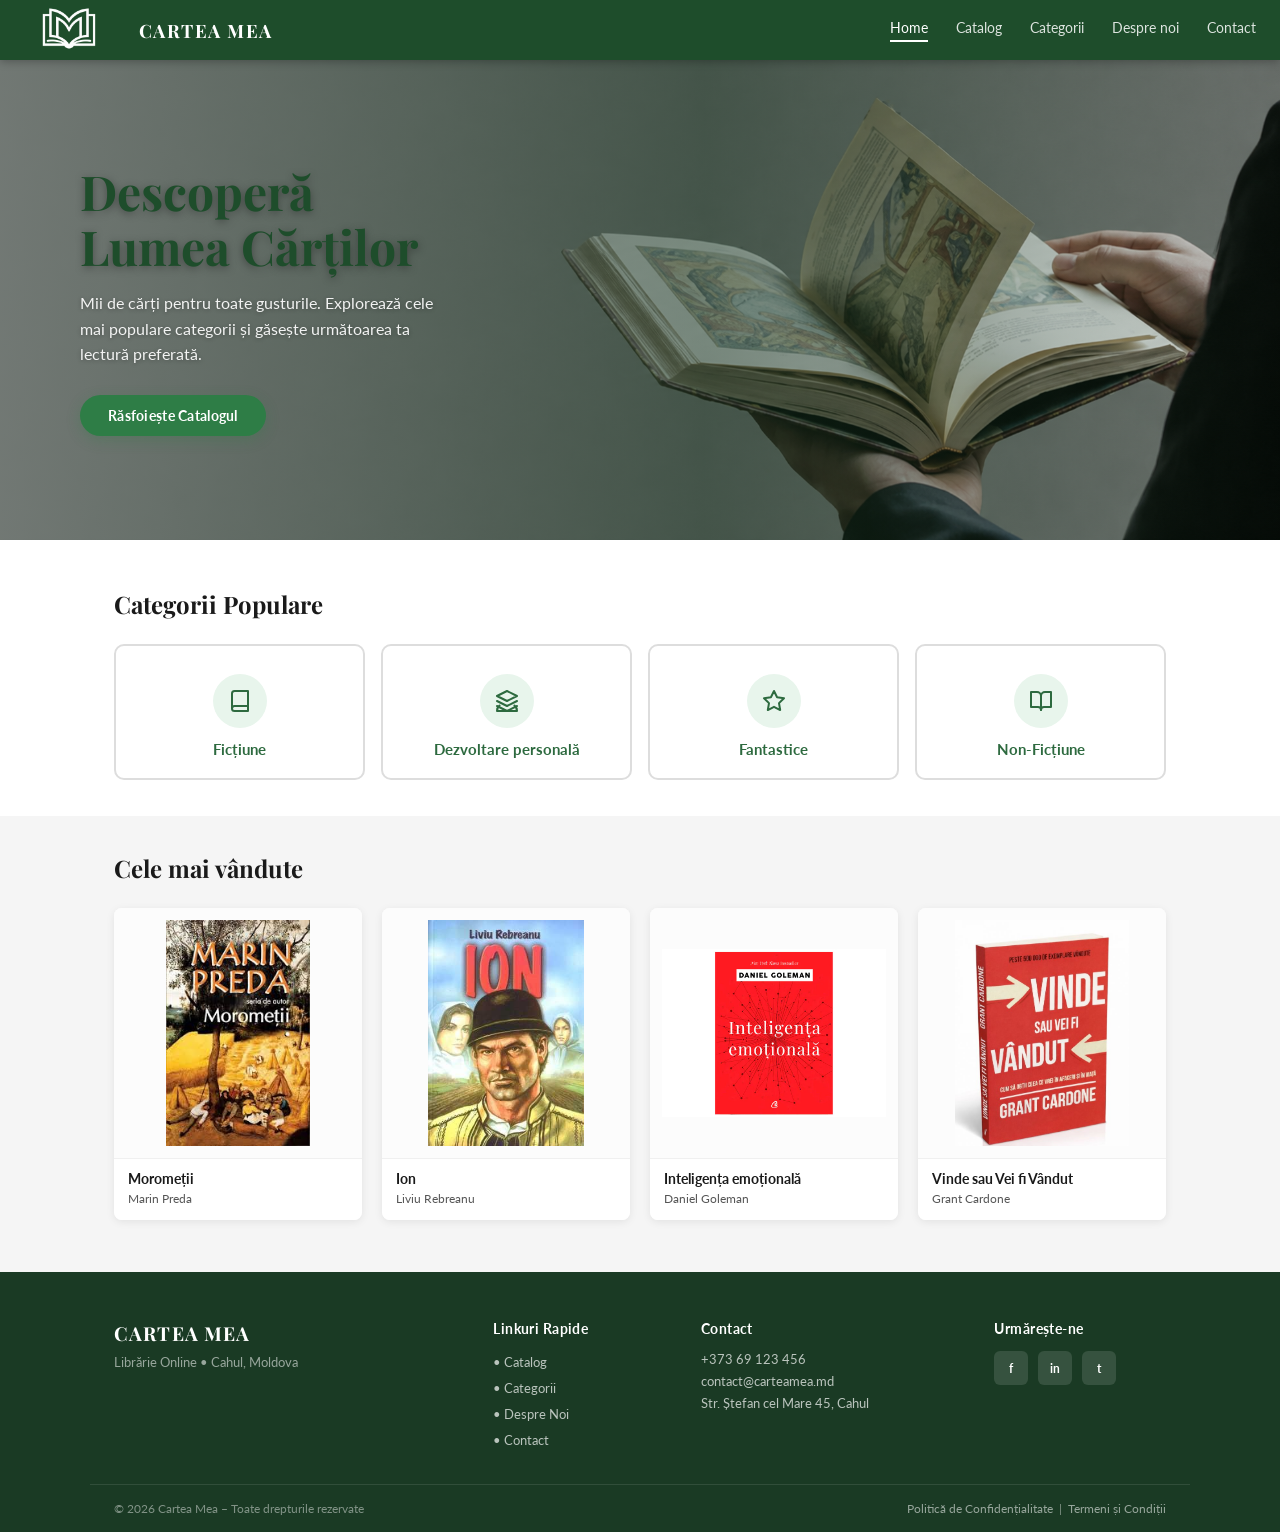
==== index.html @ d4fbf15a "Add files via upload" ====
<!DOCTYPE html>
<html lang="ro">
<head>
  <meta charset="UTF-8" />
  <meta name="viewport" content="width=device-width, initial-scale=1.0" />
  <title>Cartea Mea – Librărie Online</title>
  <link rel="stylesheet" href="style.css" />
  <link href="https://fonts.googleapis.com/css2?family=Playfair+Display:wght@700&family=Lato:wght@400;700&display=swap" rel="stylesheet" />
</head>
<body>

  <header class="navbar">
    <div class="nav-inner">
      <div class="logo">
        <img src="Imagini/logo1.png" alt="Logo Cartea Mea" onerror="this.style.display='none';" />
        <span>CARTEA MEA</span>
      </div>
      <nav>
        <a href="index.html" class="active">Home</a>
        <a href="catalog.html">Catalog</a>
        <a href="categorii.html">Categorii</a>
        <a href="despre-noi.html">Despre noi</a>
        <a href="contact.html">Contact</a>
      </nav>
    </div>
  </header>

  <section class="hero">
    <img src="Imagini/imagine1.png" alt="Carte deschisă" class="hero-bg-image" />
    <div class="hero-content">
      <h1>Descoperă<br />Lumea Cărților</h1>
      <p>Mii de cărți pentru toate gusturile. Explorează cele mai populare categorii și găsește următoarea ta lectură preferată.</p>
      <a href="catalog.html" class="btn-primary">Răsfoiește Catalogul</a>
    </div>
  </section>

  <section class="section-categories">
    <div class="container">
      <h2>Categorii Populare</h2>
      <div class="categories-grid">
        
        <div class="category-card">
          <div class="cat-icon">
            <svg width="24" height="24" viewBox="0 0 24 24" fill="none" stroke="currentColor" stroke-width="2" stroke-linecap="round" stroke-linejoin="round"><path d="M4 19.5A2.5 2.5 0 0 1 6.5 17H20"></path><path d="M4 4.5A2.5 2.5 0 0 1 6.5 2H20v20H6.5A2.5 2.5 0 0 1 4 19.5z"></path></svg>
          </div>
          <span>Ficțiune</span>
        </div>

        <div class="category-card">
          <div class="cat-icon">
            <svg width="24" height="24" viewBox="0 0 24 24" fill="none" stroke="currentColor" stroke-width="2" stroke-linecap="round" stroke-linejoin="round"><path d="M4.5 16.5c-1.5 1.26-2.5 3.19-2.5 5.5h20c0-2.31-1-4.24-2.5-5.5"></path><path d="M12 2L2 7l10 5 10-5-10-5z"></path><path d="M2 17l10 5 10-5"></path><path d="M2 12l10 5 10-5"></path></svg>
          </div>
          <span>Dezvoltare personală</span>
        </div>

        <div class="category-card">
          <div class="cat-icon">
            <svg width="24" height="24" viewBox="0 0 24 24" fill="none" stroke="currentColor" stroke-width="2" stroke-linecap="round" stroke-linejoin="round"><path d="M12 2l3.09 6.26L22 9.27l-5 4.87 1.18 6.88L12 17.77l-6.18 3.25L7 14.14 2 9.27l6.91-1.01L12 2z"></path></svg>
          </div>
          <span>Fantastice</span>
        </div>

        <div class="category-card">
          <div class="cat-icon">
            <svg width="24" height="24" viewBox="0 0 24 24" fill="none" stroke="currentColor" stroke-width="2" stroke-linecap="round" stroke-linejoin="round"><path d="M2 3h6a4 4 0 0 1 4 4v14a3 3 0 0 0-3-3H2z"></path><path d="M22 3h-6a4 4 0 0 0-4 4v14a3 3 0 0 1 3-3h7z"></path></svg>
          </div>
          <span>Non-Ficțiune</span>
        </div>

      </div>
    </div>
  </section>

  <section class="section-bestsellers">
    <div class="container">
      <h2>Cele mai vândute</h2>
      <div class="books-grid">

        <div class="book-card">
          <img src="Imagini/images.jfif" alt="Moromeții" onerror="this.style.display='none'; this.nextElementSibling.style.borderTop='none';" />
          <div class="book-info">
            <p class="book-title">Moromeții</p>
            <p class="book-author">Marin Preda</p>
          </div>
        </div>

        <div class="book-card">
          <img src="Imagini/778255.jpg" alt="Ion" onerror="this.style.display='none'; this.nextElementSibling.style.borderTop='none';" />
          <div class="book-info">
            <p class="book-title">Ion</p>
            <p class="book-author">Liviu Rebreanu</p>
          </div>
        </div>

        <div class="book-card">
          <img src="Imagini/100400.webp" alt="Inteligența emoțională" onerror="this.style.display='none'; this.nextElementSibling.style.borderTop='none';" />
          <div class="book-info">
            <p class="book-title">Inteligența emoțională</p>
            <p class="book-author">Daniel Goleman</p>
          </div>
        </div>

        <div class="book-card">
          <img src="Imagini/6567d451-2ad9-4785-b2d7-ba1685578f3e.jpeg" alt="Vinde sau Vei fi Vândut" onerror="this.style.display='none'; this.nextElementSibling.style.borderTop='none';" />
          <div class="book-info">
            <p class="book-title">Vinde sau Vei fi Vândut</p>
            <p class="book-author">Grant Cardone</p>
          </div>
        </div>

      </div>
    </div>
  </section>

  <footer class="footer">
    <div class="footer-inner">
      <div class="footer-brand">
        <div class="footer-logo">CARTEA MEA</div>
        <p>Librărie Online • Cahul, Moldova</p>
      </div>
      <div class="footer-links">
        <h4>Linkuri Rapide</h4>
        <ul>
          <li><a href="catalog.html">• Catalog</a></li>
          <li><a href="categorii.html">• Categorii</a></li>
          <li><a href="despre-noi.html">• Despre Noi</a></li>
          <li><a href="contact.html">• Contact</a></li>
        </ul>
      </div>
      <div class="footer-contact">
        <h4>Contact</h4>
        <p>+373 69 123 456</p>
        <p>contact@carteamea.md</p>
        <p>Str. Ștefan cel Mare 45, Cahul</p>
      </div>
      <div class="footer-social">
        <h4>Urmărește-ne</h4>
        <div class="social-icons">
          <a href="#" class="social-icon">f</a>
          <a href="#" class="social-icon">in</a>
          <a href="#" class="social-icon">t</a>
        </div>
      </div>
    </div>
    <div class="footer-bottom">
      <span>© 2026 Cartea Mea – Toate drepturile rezervate</span>
      <span>
        <a href="#">Politică de Confidențialitate</a> &nbsp;|&nbsp;
        <a href="#">Termeni și Condiții</a>
      </span>
    </div>
  </footer>

</body>
</html>
---- style.css ----
*, *::before, *::after {
  box-sizing: border-box;
  margin: 0;
  padding: 0;
}

:root {
  --green-dark:   #1e4d2b;
  --green-mid:    #2d6a3f;
  --green-light:  #4a8c5c;
  --green-btn:    #2e7d46;
  --white:        #ffffff;
  --gray-light:   #f5f5f5;
  --gray-border:  #ddd;
  --text-dark:    #1a1a1a;
  --text-muted:   #555;
  --footer-bg:    #1a3a24;
}

html { scroll-behavior: smooth; }

body {
  font-family: 'Lato', sans-serif;
  color: var(--text-dark);
  background: var(--white);
}

a { text-decoration: none; color: inherit; }
img { display: block; max-width: 100%; }

.navbar {
  background: var(--green-dark);
  position: sticky;
  top: 0;
  z-index: 100;
  box-shadow: 0 2px 8px rgba(0,0,0,0.25);
}

.nav-inner {
  max-width: 2000px; /* Resetat la valoarea inițială optimă pentru alinierea cu restul site-ului */
  margin: 0 auto;
  padding: 0 24px;
  height: 60px;
  display: flex;
  align-items: center;
  justify-content: space-between;
}

.logo {
  display: flex;
  align-items: center;
  gap: 10px;
  font-family: 'Playfair Display', serif;
  font-size: 1.15rem;
  color: var(--white);
  letter-spacing: 0.08em;
  font-weight: 700;
}

.logo img {
  height: 80px;
  width: auto;
  display: block;
  margin-left: -15px; /* Împinge fin imaginea spre marginea stângă dacă are spații goale */
}

nav {
  display: flex;
  gap: 28px;
}

nav a {
  color: rgba(255,255,255,0.85);
  font-size: 0.9rem;
  font-weight: 400;
  transition: color 0.2s;
  padding-bottom: 4px;
}

nav a:hover,
nav a.active {
  color: var(--white);
  border-bottom: 2px solid var(--white);
}

.hero {
  position: relative;
  width: 100%;
  min-height: 480px;
  display: flex;
  align-items: center;
  overflow: hidden;
  background: #585f57;
}

.hero::after {
  content: '';
  position: absolute;
  inset: 0;
  background: linear-gradient(to right, rgba(111, 119, 114, 0.85) 0%, rgba(20,50,30,0.55) 55%, rgba(20,50,30,0.2) 100%);
  z-index: 2;
}

.hero-bg-image {
  position: absolute;
  top: 0; left: 0;
  width: 100%; height: 100%;
  object-fit: cover;
  object-position: right center;
  z-index: 1;
}

.about-image {
  max-width: 400px; 
  width: 100%;
  height: auto;
  border-radius: 10px; 
  object-fit: cover;
}

.hero-content {
  position: relative;
  z-index: 3;
  max-width: 500px;
  padding: 48px 24px 48px 80px;
}

.hero-content h1 {
  font-family: 'Playfair Display', serif;
  font-size: 3rem;
  color: var(--green-dark);
  line-height: 1.15;
  margin-bottom: 16px;
  text-shadow: 0 2px 8px rgba(0,0,0,0.35);
}

.hero-content p {
  font-size: 1rem;
  color: rgba(255,255,255,0.92);
  max-width: 380px;
  line-height: 1.6;
  margin-bottom: 28px;
  text-shadow: 0 1px 4px rgba(0,0,0,0.3);
}

.btn-primary {
  display: inline-block;
  background: var(--green-btn);
  color: var(--white);
  padding: 12px 28px;
  border-radius: 24px;
  font-size: 0.9rem;
  font-weight: 700;
  letter-spacing: 0.02em;
  transition: background 0.2s, transform 0.15s;
  box-shadow: 0 4px 14px rgba(46,125,70,0.3);
  border: none;
  cursor: pointer;
}

.btn-primary:hover {
  background: var(--green-light);
  transform: translateY(-2px);
}

.container {
  max-width: 1100px;
  margin: 0 auto;
  padding: 0 24px;
}

.section-categories {
  background: var(--white);
  padding: 48px 0 36px;
}

.section-categories h2,
.section-bestsellers h2 {
  font-family: 'Playfair Display', serif;
  font-size: 1.5rem;
  color: var(--text-dark);
  margin-bottom: 24px;
}

.categories-grid {
  display: grid;
  grid-template-columns: repeat(4, 1fr);
  gap: 16px;
}

.category-card {
  border: 2px solid var(--gray-border);
  border-radius: 10px;
  padding: 28px 16px 20px;
  display: flex;
  flex-direction: column;
  align-items: center;
  gap: 12px;
  cursor: pointer;
  transition: border-color 0.2s, box-shadow 0.2s, transform 0.15s;
  background: var(--white);
}

.category-card:hover {
  border-color: var(--green-mid);
  box-shadow: 0 4px 16px rgba(46,106,63,0.12);
  transform: translateY(-3px);
}

.cat-icon {
  width: 54px;
  height: 54px;
  background: #e8f5ec;
  border-radius: 50%;
  display: flex;
  align-items: center;
  justify-content: center;
  font-size: 1.5rem;
  color: var(--green-mid);
}

.category-card span {
  font-size: 0.95rem;
  font-weight: 700;
  color: var(--green-mid);
  text-align: center;
}

.section-bestsellers {
  background: var(--gray-light);
  padding: 36px 0 52px;
}

.books-grid {
  display: grid;
  grid-template-columns: repeat(4, 1fr);
  gap: 20px;
}

.book-card {
  background: var(--white);
  border-radius: 8px;
  overflow: hidden;
  box-shadow: 0 2px 8px rgba(0,0,0,0.08);
  transition: transform 0.2s, box-shadow 0.2s;
  cursor: pointer;
  display: flex;
  flex-direction: column;
}

.book-card:hover {
  transform: translateY(-4px);
  box-shadow: 0 8px 24px rgba(0,0,0,0.13);
}

.book-card img {
  width: 100%;
  height: 250px;
  object-fit: contain;
  background-color: #fcfcfc;
  padding: 12px;
  display: block;
}

.book-info {
  padding: 12px 14px 14px;
  background: var(--white);
  border-top: 1px solid #f0f0f0;
}

.book-title {
  font-size: 0.85rem;
  font-weight: 700;
  color: var(--text-dark);
  margin-bottom: 4px;
}

.book-author {
  font-size: 0.78rem;
  color: var(--text-muted);
}

.footer {
  background: var(--footer-bg);
  color: rgba(255,255,255,0.85);
}

.footer-inner {
  max-width: 1100px;
  margin: 0 auto;
  padding: 48px 24px 36px;
  display: grid;
  grid-template-columns: 2fr 1fr 1.5fr 1fr;
  gap: 36px;
}

.footer-logo {
  font-family: 'Playfair Display', serif;
  font-size: 1.2rem;
  color: var(--white);
  font-weight: 700;
  margin-bottom: 8px;
  letter-spacing: 0.06em;
}

.footer-brand p {
  font-size: 0.8rem;
  color: rgba(255,255,255,0.55);
  margin-top: 4px;
}

.footer h4 {
  font-size: 0.9rem;
  font-weight: 700;
  color: var(--white);
  margin-bottom: 14px;
  letter-spacing: 0.03em;
}

.footer-links ul {
  list-style: none;
  display: flex;
  flex-direction: column;
  gap: 7px;
}

.footer-links a,
.footer-contact p {
  font-size: 0.82rem;
  color: rgba(255,255,255,0.7);
  transition: color 0.2s;
}

.footer-links a:hover { color: var(--white); }
.footer-contact p { margin-bottom: 6px; }

.social-icons {
  display: flex;
  gap: 10px;
  margin-top: 4px;
}

.social-icon {
  width: 34px;
  height: 34px;
  border-radius: 6px;
  background: rgba(255,255,255,0.12);
  display: flex;
  align-items: center;
  justify-content: center;
  font-size: 0.75rem;
  font-weight: 700;
  color: var(--white);
  transition: background 0.2s;
}

.social-icon:hover { background: var(--green-light); }

.footer-bottom {
  border-top: 1px solid rgba(255,255,255,0.1);
  max-width: 1100px;
  margin: 0 auto;
  padding: 16px 24px;
  display: flex;
  justify-content: space-between;
  align-items: center;
  font-size: 0.75rem;
  color: rgba(255,255,255,0.45);
}

.footer-bottom a {
  color: rgba(255,255,255,0.55);
  transition: color 0.2s;
}

.footer-bottom a:hover { color: var(--white); }

@media (max-width: 900px) {
  .hero { flex-direction: column; }
  .hero-content { padding: 36px 24px; text-align: center; }
  .hero-content p { margin: 0 auto 24px; }

  .categories-grid,
  .books-grid { grid-template-columns: repeat(2, 1fr); }

  .footer-inner { grid-template-columns: 1fr 1fr; gap: 28px; }
  
  /* Adaptare coloane contact pentru tablete/telefoane */
  .contact-container {
    grid-template-columns: 1fr !important;
    gap: 32px;
  }
}

@media (max-width: 600px) {
  .nav-inner { flex-direction: column; height: auto; padding: 12px 16px; gap: 10px; }
  nav { gap: 14px; flex-wrap: wrap; justify-content: center; }

  .hero-content h1 { font-size: 1.9rem; }

  .categories-grid,
  .books-grid { grid-template-columns: 1fr 1fr; gap: 12px; }

  .footer-inner { grid-template-columns: 1fr; }
  .footer-bottom { flex-direction: column; gap: 8px; text-align: center; }
}

/* ==========================================
   NOU: STRUCTURA ȘI REPARARE PAGINĂ CONTACT
   ========================================== */

/* Containerul principal care pune stânga/dreapta lista și formularul */
.contact-container {
  display: grid;
  grid-template-columns: 1fr 1.2fr; 
  gap: 60px;                        
  max-width: 1100px;                
  margin: 60px auto;                
  padding: 0 24px;
  align-items: start;
}

/* Formularul din dreapta, acum încadrat curat */
.contact-form {
  background: var(--white);
  border: 1px solid var(--gray-border);
  border-radius: 12px;
  padding: 32px;
  box-shadow: 0 4px 20px rgba(0,0,0,0.05);
}

/* Stilurile individuale pentru elementele de contact */
.contact-item {
  display: flex;
  align-items: flex-start;
  gap: 16px;
  margin-bottom: 28px;
}

.contact-item-icon {
  width: 44px;
  height: 44px;
  background-color: #e8f5ec; 
  border-radius: 50%;
  display: flex;
  align-items: center;
  justify-content: center;
  flex-shrink: 0; 
}

.contact-item-icon svg {
  width: 20px;
  height: 20px;
  color: var(--green-mid); 
}

.contact-item-body h3 {
  font-size: 1rem;
  font-weight: 700;
  color: var(--text-dark);
  margin-bottom: 4px;
  margin-top: 0;
}

.contact-item-body p {
  font-size: 0.9rem;
  color: var(--text-muted);
  line-height: 1.6;
  margin: 0;
}
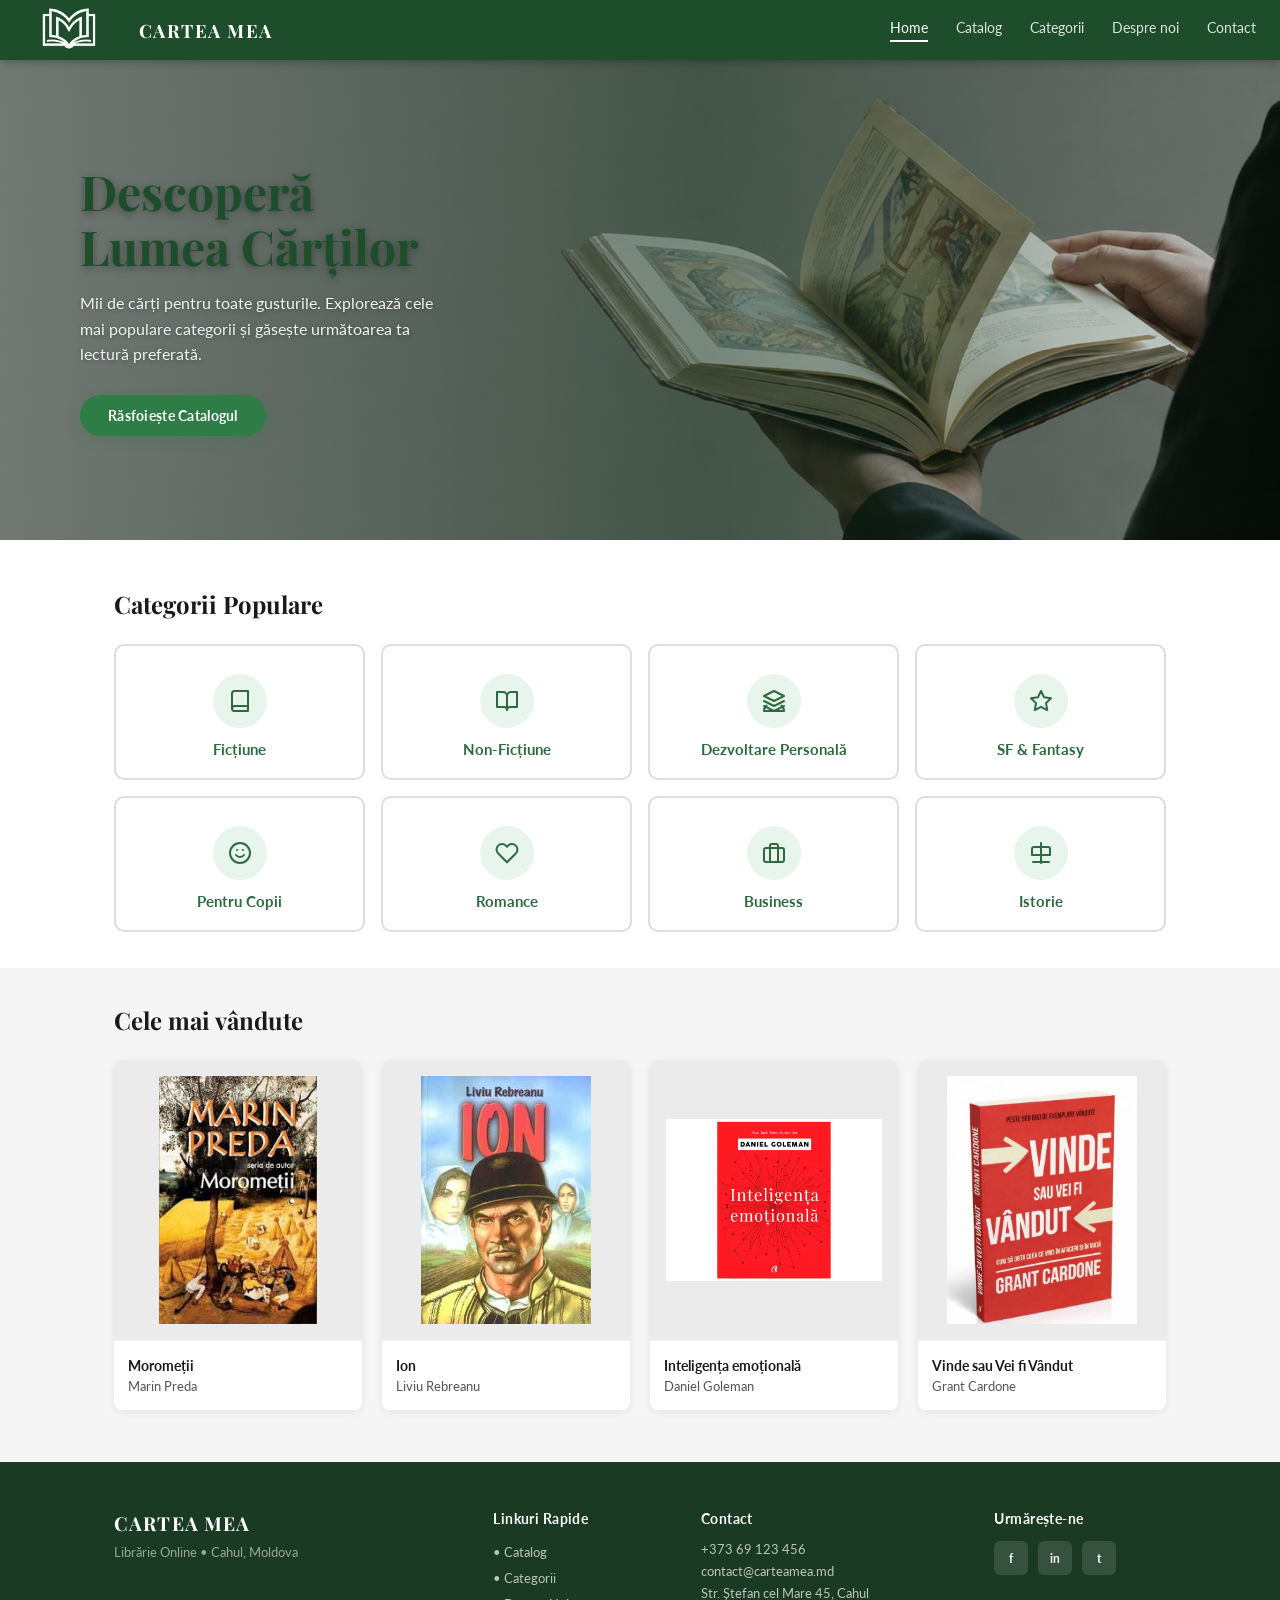
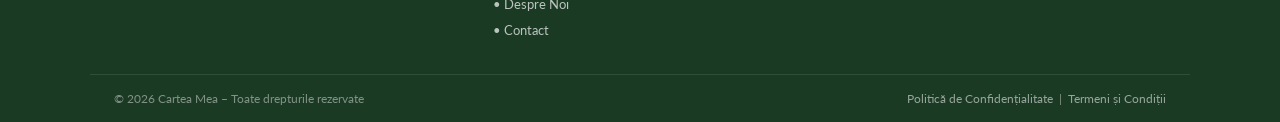
==== commit dac43d34: "Update index.html" ====
--- a/index.html
+++ b/index.html
@@ -5,7 +5,7 @@
   <meta name="viewport" content="width=device-width, initial-scale=1.0" />
   <title>Cartea Mea – Librărie Online</title>
   <link rel="stylesheet" href="style.css" />
-  <link href="https://fonts.googleapis.com/css2?family=Playfair+Display:wght@700&family=Lato:wght@400;700&display=swap" rel="stylesheet" />
+  <link href="https://fonts.googleapis.com/css2?family=Playfair+Display:wght=700&family=Lato:wght=400;700&display=swap" rel="stylesheet" />
 </head>
 <body>
 
@@ -34,38 +34,71 @@
     </div>
   </section>
 
+  <!-- SECȚIUNEA CATEGORII MODIFICATĂ ȘI ARANJATĂ -->
   <section class="section-categories">
     <div class="container">
       <h2>Categorii Populare</h2>
       <div class="categories-grid">
         
-        <div class="category-card">
+        <a href="catalog.html?categorie=Ficțiune" class="category-card">
           <div class="cat-icon">
             <svg width="24" height="24" viewBox="0 0 24 24" fill="none" stroke="currentColor" stroke-width="2" stroke-linecap="round" stroke-linejoin="round"><path d="M4 19.5A2.5 2.5 0 0 1 6.5 17H20"></path><path d="M4 4.5A2.5 2.5 0 0 1 6.5 2H20v20H6.5A2.5 2.5 0 0 1 4 19.5z"></path></svg>
           </div>
           <span>Ficțiune</span>
-        </div>
+        </a>
 
-        <div class="category-card">
-          <div class="cat-icon">
-            <svg width="24" height="24" viewBox="0 0 24 24" fill="none" stroke="currentColor" stroke-width="2" stroke-linecap="round" stroke-linejoin="round"><path d="M4.5 16.5c-1.5 1.26-2.5 3.19-2.5 5.5h20c0-2.31-1-4.24-2.5-5.5"></path><path d="M12 2L2 7l10 5 10-5-10-5z"></path><path d="M2 17l10 5 10-5"></path><path d="M2 12l10 5 10-5"></path></svg>
-          </div>
-          <span>Dezvoltare personală</span>
-        </div>
-
-        <div class="category-card">
-          <div class="cat-icon">
-            <svg width="24" height="24" viewBox="0 0 24 24" fill="none" stroke="currentColor" stroke-width="2" stroke-linecap="round" stroke-linejoin="round"><path d="M12 2l3.09 6.26L22 9.27l-5 4.87 1.18 6.88L12 17.77l-6.18 3.25L7 14.14 2 9.27l6.91-1.01L12 2z"></path></svg>
-          </div>
-          <span>Fantastice</span>
-        </div>
-
-        <div class="category-card">
+        <a href="catalog.html?categorie=Non-Ficțiune" class="category-card">
           <div class="cat-icon">
             <svg width="24" height="24" viewBox="0 0 24 24" fill="none" stroke="currentColor" stroke-width="2" stroke-linecap="round" stroke-linejoin="round"><path d="M2 3h6a4 4 0 0 1 4 4v14a3 3 0 0 0-3-3H2z"></path><path d="M22 3h-6a4 4 0 0 0-4 4v14a3 3 0 0 1 3-3h7z"></path></svg>
           </div>
           <span>Non-Ficțiune</span>
-        </div>
+        </a>
+
+        <a href="catalog.html?categorie=Dezvoltare Personală" class="category-card">
+          <div class="cat-icon">
+            <svg width="24" height="24" viewBox="0 0 24 24" fill="none" stroke="currentColor" stroke-width="2" stroke-linecap="round" stroke-linejoin="round"><path d="M4.5 16.5c-1.5 1.26-2.5 3.19-2.5 5.5h20c0-2.31-1-4.24-2.5-5.5"></path><path d="M12 2L2 7l10 5 10-5-10-5z"></path><path d="M2 17l10 5 10-5"></path><path d="M2 12l10 5 10-5"></path></svg>
+          </div>
+          <span>Dezvoltare Personală</span>
+        </a>
+
+        <a href="catalog.html?categorie=SF &amp; Fantasy" class="category-card">
+          <div class="cat-icon">
+            <svg width="24" height="24" viewBox="0 0 24 24" fill="none" stroke="currentColor" stroke-width="2" stroke-linecap="round" stroke-linejoin="round"><path d="M12 2l3.09 6.26L22 9.27l-5 4.87 1.18 6.88L12 17.77l-6.18 3.25L7 14.14 2 9.27l6.91-1.01L12 2z"></path></svg>
+          </div>
+          <span>SF &amp; Fantasy</span>
+        </a>
+
+        <a href="catalog.html?categorie=Pentru Copii" class="category-card">
+          <div class="cat-icon">
+            <!-- Iconiță stilizată pentru copii (Zâmbet / Copil) -->
+            <svg width="24" height="24" viewBox="0 0 24 24" fill="none" stroke="currentColor" stroke-width="2" stroke-linecap="round" stroke-linejoin="round"><circle cx="12" cy="12" r="10"></circle><path d="M8 14s1.5 2 4 2 4-2 4-2"></path><line x1="9" y1="9" x2="9.01" y2="9"></line><line x1="15" y1="9" x2="15.01" y2="9"></line></svg>
+          </div>
+          <span>Pentru Copii</span>
+        </a>
+
+        <a href="catalog.html?categorie=Romance" class="category-card">
+          <div class="cat-icon">
+            <!-- Iconiță Inimă pentru Romance -->
+            <svg width="24" height="24" viewBox="0 0 24 24" fill="none" stroke="currentColor" stroke-width="2" stroke-linecap="round" stroke-linejoin="round"><path d="M20.84 4.61a5.5 5.5 0 0 0-7.78 0L12 5.67l-1.06-1.06a5.5 5.5 0 0 0-7.78 7.78l1.06 1.06L12 21.23l7.78-7.78 1.06-1.06a5.5 5.5 0 0 0 0-7.78z"></path></svg>
+          </div>
+          <span>Romance</span>
+        </a>
+
+        <a href="catalog.html?categorie=Business" class="category-card">
+          <div class="cat-icon">
+            <!-- Iconiță Servietă pentru Business -->
+            <svg width="24" height="24" viewBox="0 0 24 24" fill="none" stroke="currentColor" stroke-width="2" stroke-linecap="round" stroke-linejoin="round"><rect x="2" y="7" width="20" height="14" rx="2" ry="2"></rect><path d="M16 21V5a2 2 0 0 0-2-2h-4a2 2 0 0 0-2 2v16"></path></svg>
+          </div>
+          <span>Business</span>
+        </a>
+
+        <a href="catalog.html?categorie=Istorie" class="category-card">
+          <div class="cat-icon">
+            <!-- Iconiță Edificiu/Piloni pentru Istorie -->
+            <svg width="24" height="24" viewBox="0 0 24 24" fill="none" stroke="currentColor" stroke-width="2" stroke-linecap="round" stroke-linejoin="round"><line x1="4" y1="21" x2="20" y2="21"></line><line x1="4" y1="14" x2="20" y2="14"></line><line x1="12" y1="2" x2="12" y2="22"></line><path d="M5 6h14a2 2 0 0 1 2 2v6H3V8a2 2 0 0 1 2-2z"></path></svg>
+          </div>
+          <span>Istorie</span>
+        </a>
 
       </div>
     </div>
@@ -152,4 +185,4 @@
   </footer>
 
 </body>
-</html>+</html>
--- a/style.css
+++ b/style.css
@@ -37,7 +37,7 @@
 }
 
 .nav-inner {
-  max-width: 2000px; /* Resetat la valoarea inițială optimă pentru alinierea cu restul site-ului */
+  max-width: 2000px; 
   margin: 0 auto;
   padding: 0 24px;
   height: 60px;
@@ -61,7 +61,7 @@
   height: 80px;
   width: auto;
   display: block;
-  margin-left: -15px; /* Împinge fin imaginea spre marginea stângă dacă are spații goale */
+  margin-left: -15px; 
 }
 
 nav {
@@ -255,28 +255,29 @@
 
 .book-card img {
   width: 100%;
-  height: 250px;
-  object-fit: contain;
-  background-color: #fcfcfc;
-  padding: 12px;
+  height: 280px;            
+  object-fit: contain;      
+  background-color: #ebebeb; 
+  padding: 16px;            
   display: block;
 }
 
 .book-info {
-  padding: 12px 14px 14px;
+  padding: 16px 14px;       
   background: var(--white);
   border-top: 1px solid #f0f0f0;
+  flex-grow: 1;             
 }
 
 .book-title {
-  font-size: 0.85rem;
+  font-size: 0.88rem;
   font-weight: 700;
   color: var(--text-dark);
   margin-bottom: 4px;
 }
 
 .book-author {
-  font-size: 0.78rem;
+  font-size: 0.8rem;
   color: var(--text-muted);
 }
 
@@ -385,10 +386,10 @@
 
   .footer-inner { grid-template-columns: 1fr 1fr; gap: 28px; }
   
-  /* Adaptare coloane contact pentru tablete/telefoane */
   .contact-container {
     grid-template-columns: 1fr !important;
     gap: 32px;
+    margin: 30px auto;
   }
 }
 
@@ -398,18 +399,17 @@
 
   .hero-content h1 { font-size: 1.9rem; }
 
-  .categories-grid,
-  .books-grid { grid-template-columns: 1fr 1fr; gap: 12px; }
+  
+  .categories-grid { grid-template-columns: repeat(2, 1fr); gap: 12px; }
+  .books-grid { grid-template-columns: repeat(2, 1fr); gap: 12px; }
+  
+  
+  .book-card img { height: 210px; padding: 8px; }
 
   .footer-inner { grid-template-columns: 1fr; }
   .footer-bottom { flex-direction: column; gap: 8px; text-align: center; }
 }
 
-/* ==========================================
-   NOU: STRUCTURA ȘI REPARARE PAGINĂ CONTACT
-   ========================================== */
-
-/* Containerul principal care pune stânga/dreapta lista și formularul */
 .contact-container {
   display: grid;
   grid-template-columns: 1fr 1.2fr; 
@@ -420,7 +420,6 @@
   align-items: start;
 }
 
-/* Formularul din dreapta, acum încadrat curat */
 .contact-form {
   background: var(--white);
   border: 1px solid var(--gray-border);
@@ -429,7 +428,6 @@
   box-shadow: 0 4px 20px rgba(0,0,0,0.05);
 }
 
-/* Stilurile individuale pentru elementele de contact */
 .contact-item {
   display: flex;
   align-items: flex-start;
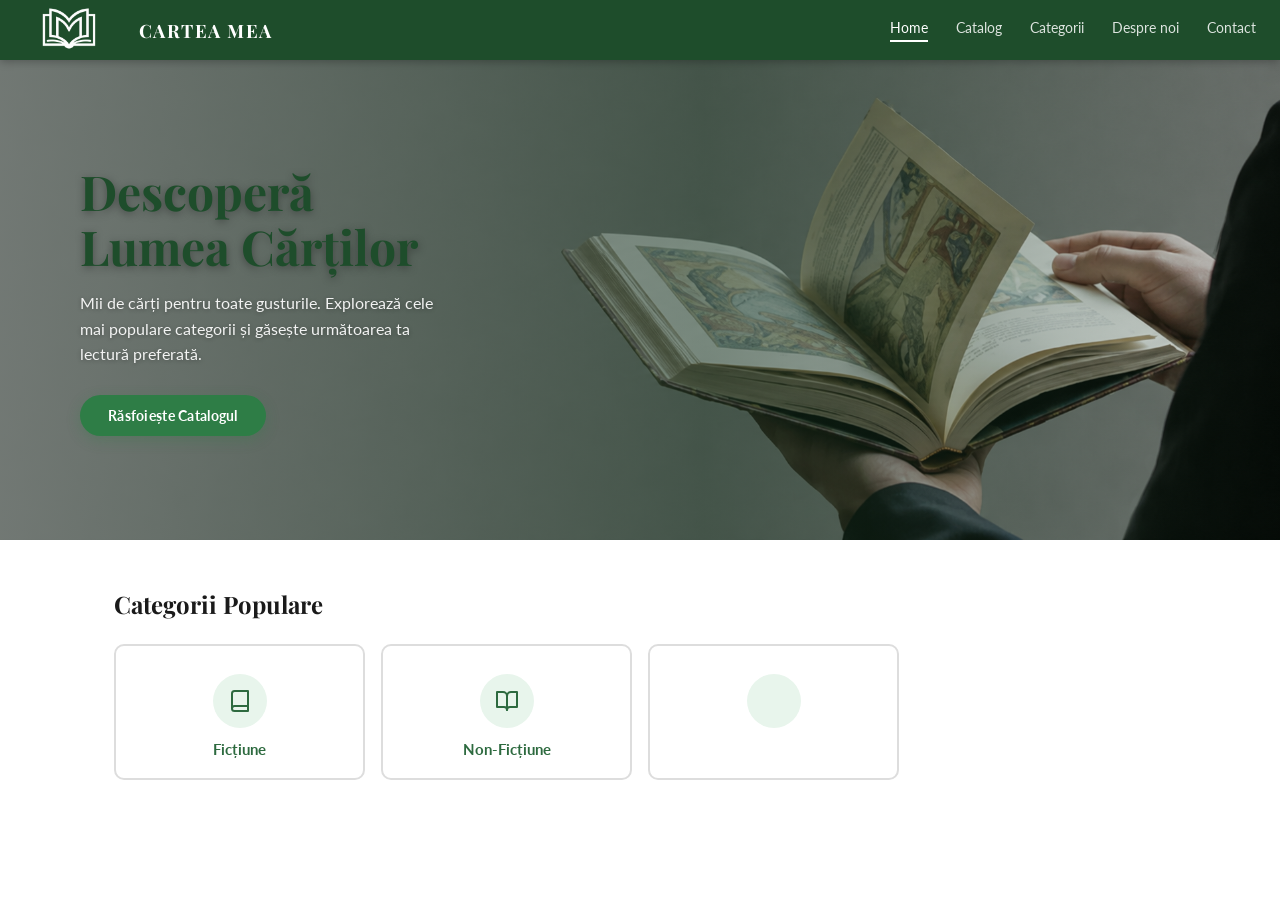
==== commit dbd7d06c: "Update index.html" ====
--- a/index.html
+++ b/index.html
@@ -34,7 +34,6 @@
     </div>
   </section>
 
-  <!-- SECȚIUNEA CATEGORII MODIFICATĂ ȘI ARANJATĂ -->
   <section class="section-categories">
     <div class="container">
       <h2>Categorii Populare</h2>
@@ -56,133 +55,4 @@
 
         <a href="catalog.html?categorie=Dezvoltare Personală" class="category-card">
           <div class="cat-icon">
-            <svg width="24" height="24" viewBox="0 0 24 24" fill="none" stroke="currentColor" stroke-width="2" stroke-linecap="round" stroke-linejoin="round"><path d="M4.5 16.5c-1.5 1.26-2.5 3.19-2.5 5.5h20c0-2.31-1-4.24-2.5-5.5"></path><path d="M12 2L2 7l10 5 10-5-10-5z"></path><path d="M2 17l10 5 10-5"></path><path d="M2 12l10 5 10-5"></path></svg>
-          </div>
-          <span>Dezvoltare Personală</span>
-        </a>
-
-        <a href="catalog.html?categorie=SF &amp; Fantasy" class="category-card">
-          <div class="cat-icon">
-            <svg width="24" height="24" viewBox="0 0 24 24" fill="none" stroke="currentColor" stroke-width="2" stroke-linecap="round" stroke-linejoin="round"><path d="M12 2l3.09 6.26L22 9.27l-5 4.87 1.18 6.88L12 17.77l-6.18 3.25L7 14.14 2 9.27l6.91-1.01L12 2z"></path></svg>
-          </div>
-          <span>SF &amp; Fantasy</span>
-        </a>
-
-        <a href="catalog.html?categorie=Pentru Copii" class="category-card">
-          <div class="cat-icon">
-            <!-- Iconiță stilizată pentru copii (Zâmbet / Copil) -->
-            <svg width="24" height="24" viewBox="0 0 24 24" fill="none" stroke="currentColor" stroke-width="2" stroke-linecap="round" stroke-linejoin="round"><circle cx="12" cy="12" r="10"></circle><path d="M8 14s1.5 2 4 2 4-2 4-2"></path><line x1="9" y1="9" x2="9.01" y2="9"></line><line x1="15" y1="9" x2="15.01" y2="9"></line></svg>
-          </div>
-          <span>Pentru Copii</span>
-        </a>
-
-        <a href="catalog.html?categorie=Romance" class="category-card">
-          <div class="cat-icon">
-            <!-- Iconiță Inimă pentru Romance -->
-            <svg width="24" height="24" viewBox="0 0 24 24" fill="none" stroke="currentColor" stroke-width="2" stroke-linecap="round" stroke-linejoin="round"><path d="M20.84 4.61a5.5 5.5 0 0 0-7.78 0L12 5.67l-1.06-1.06a5.5 5.5 0 0 0-7.78 7.78l1.06 1.06L12 21.23l7.78-7.78 1.06-1.06a5.5 5.5 0 0 0 0-7.78z"></path></svg>
-          </div>
-          <span>Romance</span>
-        </a>
-
-        <a href="catalog.html?categorie=Business" class="category-card">
-          <div class="cat-icon">
-            <!-- Iconiță Servietă pentru Business -->
-            <svg width="24" height="24" viewBox="0 0 24 24" fill="none" stroke="currentColor" stroke-width="2" stroke-linecap="round" stroke-linejoin="round"><rect x="2" y="7" width="20" height="14" rx="2" ry="2"></rect><path d="M16 21V5a2 2 0 0 0-2-2h-4a2 2 0 0 0-2 2v16"></path></svg>
-          </div>
-          <span>Business</span>
-        </a>
-
-        <a href="catalog.html?categorie=Istorie" class="category-card">
-          <div class="cat-icon">
-            <!-- Iconiță Edificiu/Piloni pentru Istorie -->
-            <svg width="24" height="24" viewBox="0 0 24 24" fill="none" stroke="currentColor" stroke-width="2" stroke-linecap="round" stroke-linejoin="round"><line x1="4" y1="21" x2="20" y2="21"></line><line x1="4" y1="14" x2="20" y2="14"></line><line x1="12" y1="2" x2="12" y2="22"></line><path d="M5 6h14a2 2 0 0 1 2 2v6H3V8a2 2 0 0 1 2-2z"></path></svg>
-          </div>
-          <span>Istorie</span>
-        </a>
-
-      </div>
-    </div>
-  </section>
-
-  <section class="section-bestsellers">
-    <div class="container">
-      <h2>Cele mai vândute</h2>
-      <div class="books-grid">
-
-        <div class="book-card">
-          <img src="Imagini/images.jfif" alt="Moromeții" onerror="this.style.display='none'; this.nextElementSibling.style.borderTop='none';" />
-          <div class="book-info">
-            <p class="book-title">Moromeții</p>
-            <p class="book-author">Marin Preda</p>
-          </div>
-        </div>
-
-        <div class="book-card">
-          <img src="Imagini/778255.jpg" alt="Ion" onerror="this.style.display='none'; this.nextElementSibling.style.borderTop='none';" />
-          <div class="book-info">
-            <p class="book-title">Ion</p>
-            <p class="book-author">Liviu Rebreanu</p>
-          </div>
-        </div>
-
-        <div class="book-card">
-          <img src="Imagini/100400.webp" alt="Inteligența emoțională" onerror="this.style.display='none'; this.nextElementSibling.style.borderTop='none';" />
-          <div class="book-info">
-            <p class="book-title">Inteligența emoțională</p>
-            <p class="book-author">Daniel Goleman</p>
-          </div>
-        </div>
-
-        <div class="book-card">
-          <img src="Imagini/6567d451-2ad9-4785-b2d7-ba1685578f3e.jpeg" alt="Vinde sau Vei fi Vândut" onerror="this.style.display='none'; this.nextElementSibling.style.borderTop='none';" />
-          <div class="book-info">
-            <p class="book-title">Vinde sau Vei fi Vândut</p>
-            <p class="book-author">Grant Cardone</p>
-          </div>
-        </div>
-
-      </div>
-    </div>
-  </section>
-
-  <footer class="footer">
-    <div class="footer-inner">
-      <div class="footer-brand">
-        <div class="footer-logo">CARTEA MEA</div>
-        <p>Librărie Online • Cahul, Moldova</p>
-      </div>
-      <div class="footer-links">
-        <h4>Linkuri Rapide</h4>
-        <ul>
-          <li><a href="catalog.html">• Catalog</a></li>
-          <li><a href="categorii.html">• Categorii</a></li>
-          <li><a href="despre-noi.html">• Despre Noi</a></li>
-          <li><a href="contact.html">• Contact</a></li>
-        </ul>
-      </div>
-      <div class="footer-contact">
-        <h4>Contact</h4>
-        <p>+373 69 123 456</p>
-        <p>contact@carteamea.md</p>
-        <p>Str. Ștefan cel Mare 45, Cahul</p>
-      </div>
-      <div class="footer-social">
-        <h4>Urmărește-ne</h4>
-        <div class="social-icons">
-          <a href="#" class="social-icon">f</a>
-          <a href="#" class="social-icon">in</a>
-          <a href="#" class="social-icon">t</a>
-        </div>
-      </div>
-    </div>
-    <div class="footer-bottom">
-      <span>© 2026 Cartea Mea – Toate drepturile rezervate</span>
-      <span>
-        <a href="#">Politică de Confidențialitate</a> &nbsp;|&nbsp;
-        <a href="#">Termeni și Condiții</a>
-      </span>
-    </div>
-  </footer>
-
-</body>
-</html>
+            <svg width="24" height="24" viewBox="0 0 24 24" fill="none"
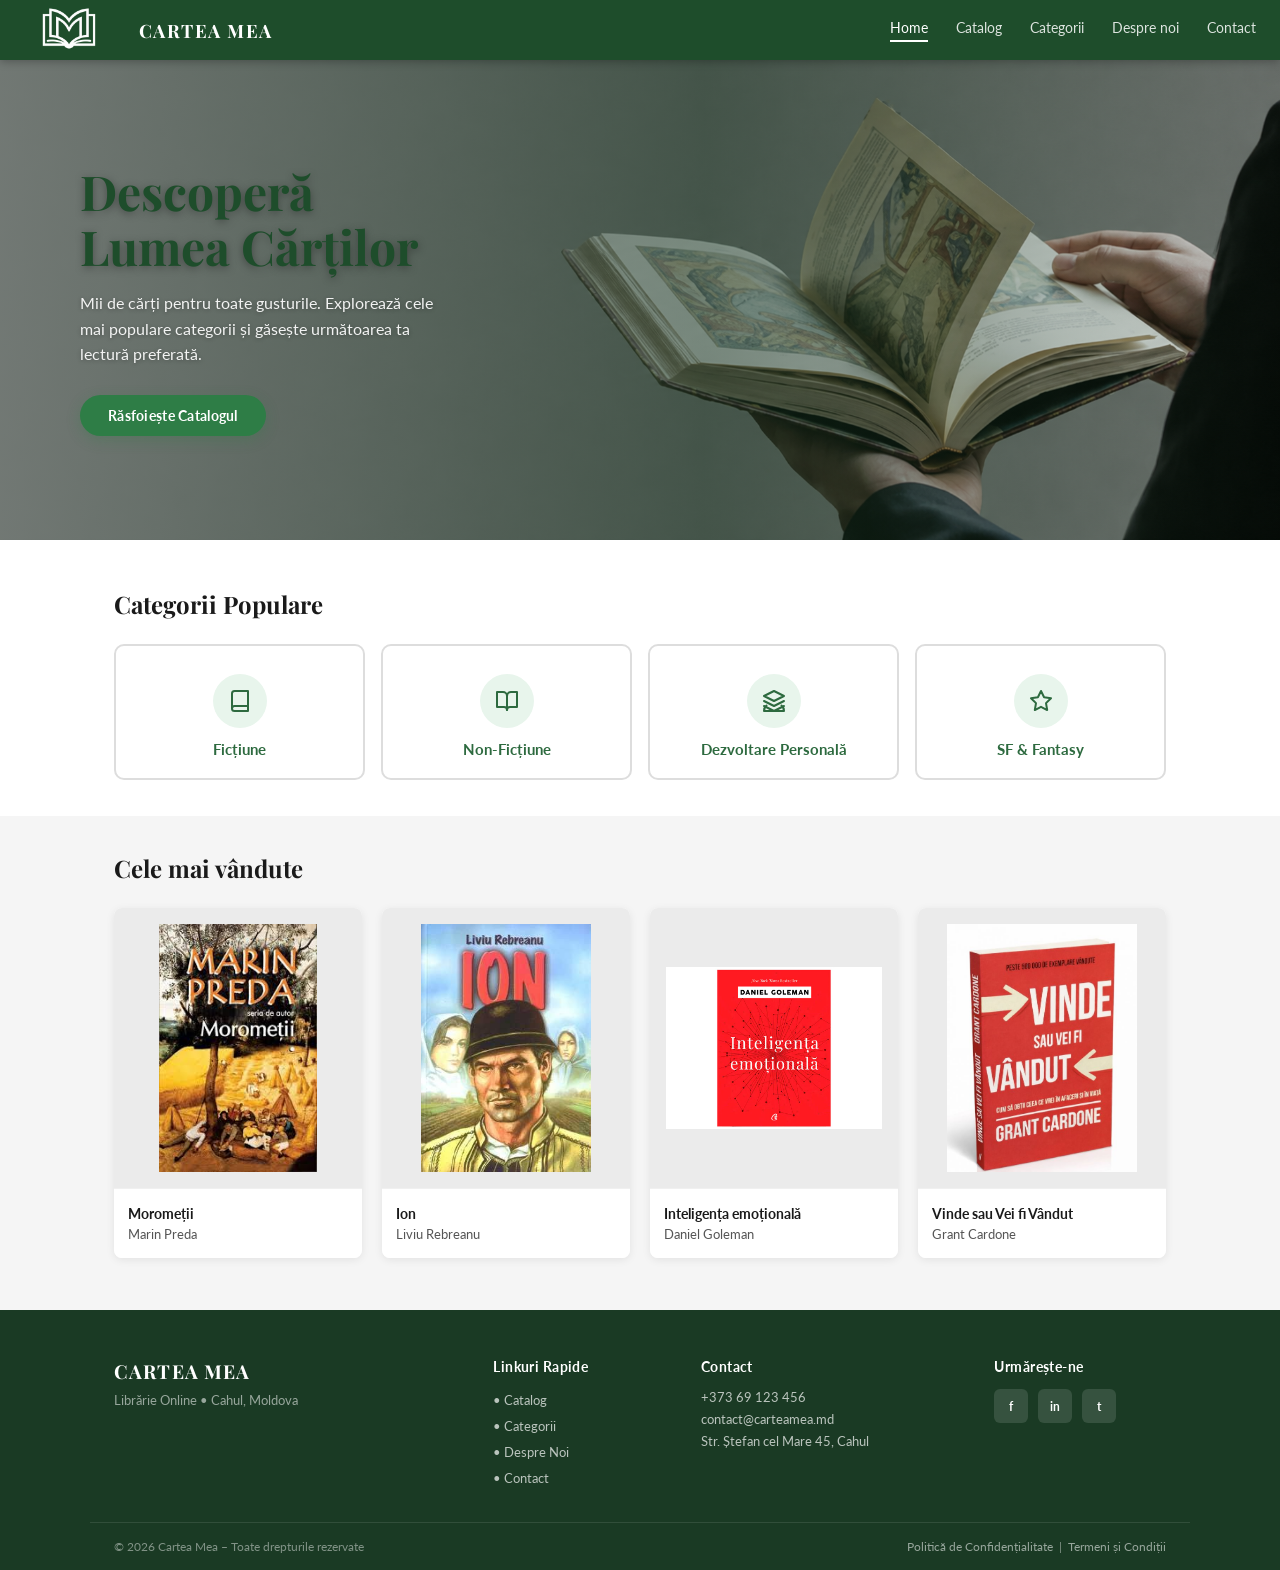
==== commit 01b8c5da: "Update index.html" ====
--- a/index.html
+++ b/index.html
@@ -55,4 +55,101 @@
 
         <a href="catalog.html?categorie=Dezvoltare Personală" class="category-card">
           <div class="cat-icon">
-            <svg width="24" height="24" viewBox="0 0 24 24" fill="none"
+            <svg width="24" height="24" viewBox="0 0 24 24" fill="none" stroke="currentColor" stroke-width="2" stroke-linecap="round" stroke-linejoin="round"><path d="M4.5 16.5c-1.5 1.26-2.5 3.19-2.5 5.5h20c0-2.31-1-4.24-2.5-5.5"></path><path d="M12 2L2 7l10 5 10-5-10-5z"></path><path d="M2 17l10 5 10-5"></path><path d="M2 12l10 5 10-5"></path></svg>
+          </div>
+          <span>Dezvoltare Personală</span>
+        </a>
+
+        <a href="catalog.html?categorie=SF %26 Fantasy" class="category-card">
+          <div class="cat-icon">
+            <svg width="24" height="24" viewBox="0 0 24 24" fill="none" stroke="currentColor" stroke-width="2" stroke-linecap="round" stroke-linejoin="round"><path d="M12 2l3.09 6.26L22 9.27l-5 4.87 1.18 6.88L12 17.77l-6.18 3.25L7 14.14 2 9.27l6.91-1.01L12 2z"></path></svg>
+          </div>
+          <span>SF &amp; Fantasy</span>
+        </a>
+
+      </div>
+    </div>
+  </section>
+
+  <section class="section-bestsellers">
+    <div class="container">
+      <h2>Cele mai vândute</h2>
+      <div class="books-grid">
+
+        <div class="book-card">
+          <img src="Imagini/images.jfif" alt="Moromeții" onerror="this.style.display='none'; this.nextElementSibling.style.borderTop='none';" />
+          <div class="book-info">
+            <p class="book-title">Moromeții</p>
+            <p class="book-author">Marin Preda</p>
+          </div>
+        </div>
+
+        <div class="book-card">
+          <img src="Imagini/778255.jpg" alt="Ion" onerror="this.style.display='none'; this.nextElementSibling.style.borderTop='none';" />
+          <div class="book-info">
+            <p class="book-title">Ion</p>
+            <p class="book-author">Liviu Rebreanu</p>
+          </div>
+        </div>
+
+        <div class="book-card">
+          <img src="Imagini/100400.webp" alt="Inteligența emoțională" onerror="this.style.display='none'; this.nextElementSibling.style.borderTop='none';" />
+          <div class="book-info">
+            <p class="book-title">Inteligența emoțională</p>
+            <p class="book-author">Daniel Goleman</p>
+          </div>
+        </div>
+
+        <div class="book-card">
+          <img src="Imagini/6567d451-2ad9-4785-b2d7-ba1685578f3e.jpeg" alt="Vinde sau Vei fi Vândut" onerror="this.style.display='none'; this.nextElementSibling.style.borderTop='none';" />
+          <div class="book-info">
+            <p class="book-title">Vinde sau Vei fi Vândut</p>
+            <p class="book-author">Grant Cardone</p>
+          </div>
+        </div>
+
+      </div>
+    </div>
+  </section>
+
+  <footer class="footer">
+    <div class="footer-inner">
+      <div class="footer-brand">
+        <div class="footer-logo">CARTEA MEA</div>
+        <p>Librărie Online • Cahul, Moldova</p>
+      </div>
+      <div class="footer-links">
+        <h4>Linkuri Rapide</h4>
+        <ul>
+          <li><a href="catalog.html">• Catalog</a></li>
+          <li><a href="categorii.html">• Categorii</a></li>
+          <li><a href="despre-noi.html">• Despre Noi</a></li>
+          <li><a href="contact.html">• Contact</a></li>
+        </ul>
+      </div>
+      <div class="footer-contact">
+        <h4>Contact</h4>
+        <p>+373 69 123 456</p>
+        <p>contact@carteamea.md</p>
+        <p>Str. Ștefan cel Mare 45, Cahul</p>
+      </div>
+      <div class="footer-social">
+        <h4>Urmărește-ne</h4>
+        <div class="social-icons">
+          <a href="#" class="social-icon">f</a>
+          <a href="#" class="social-icon">in</a>
+          <a href="#" class="social-icon">t</a>
+        </div>
+      </div>
+    </div>
+    <div class="footer-bottom">
+      <span>© 2026 Cartea Mea – Toate drepturile rezervate</span>
+      <span>
+        <a href="#">Politică de Confidențialitate</a> &nbsp;|&nbsp;
+        <a href="#">Termeni și Condiții</a>
+      </span>
+    </div>
+  </footer>
+
+</body>
+</html>
